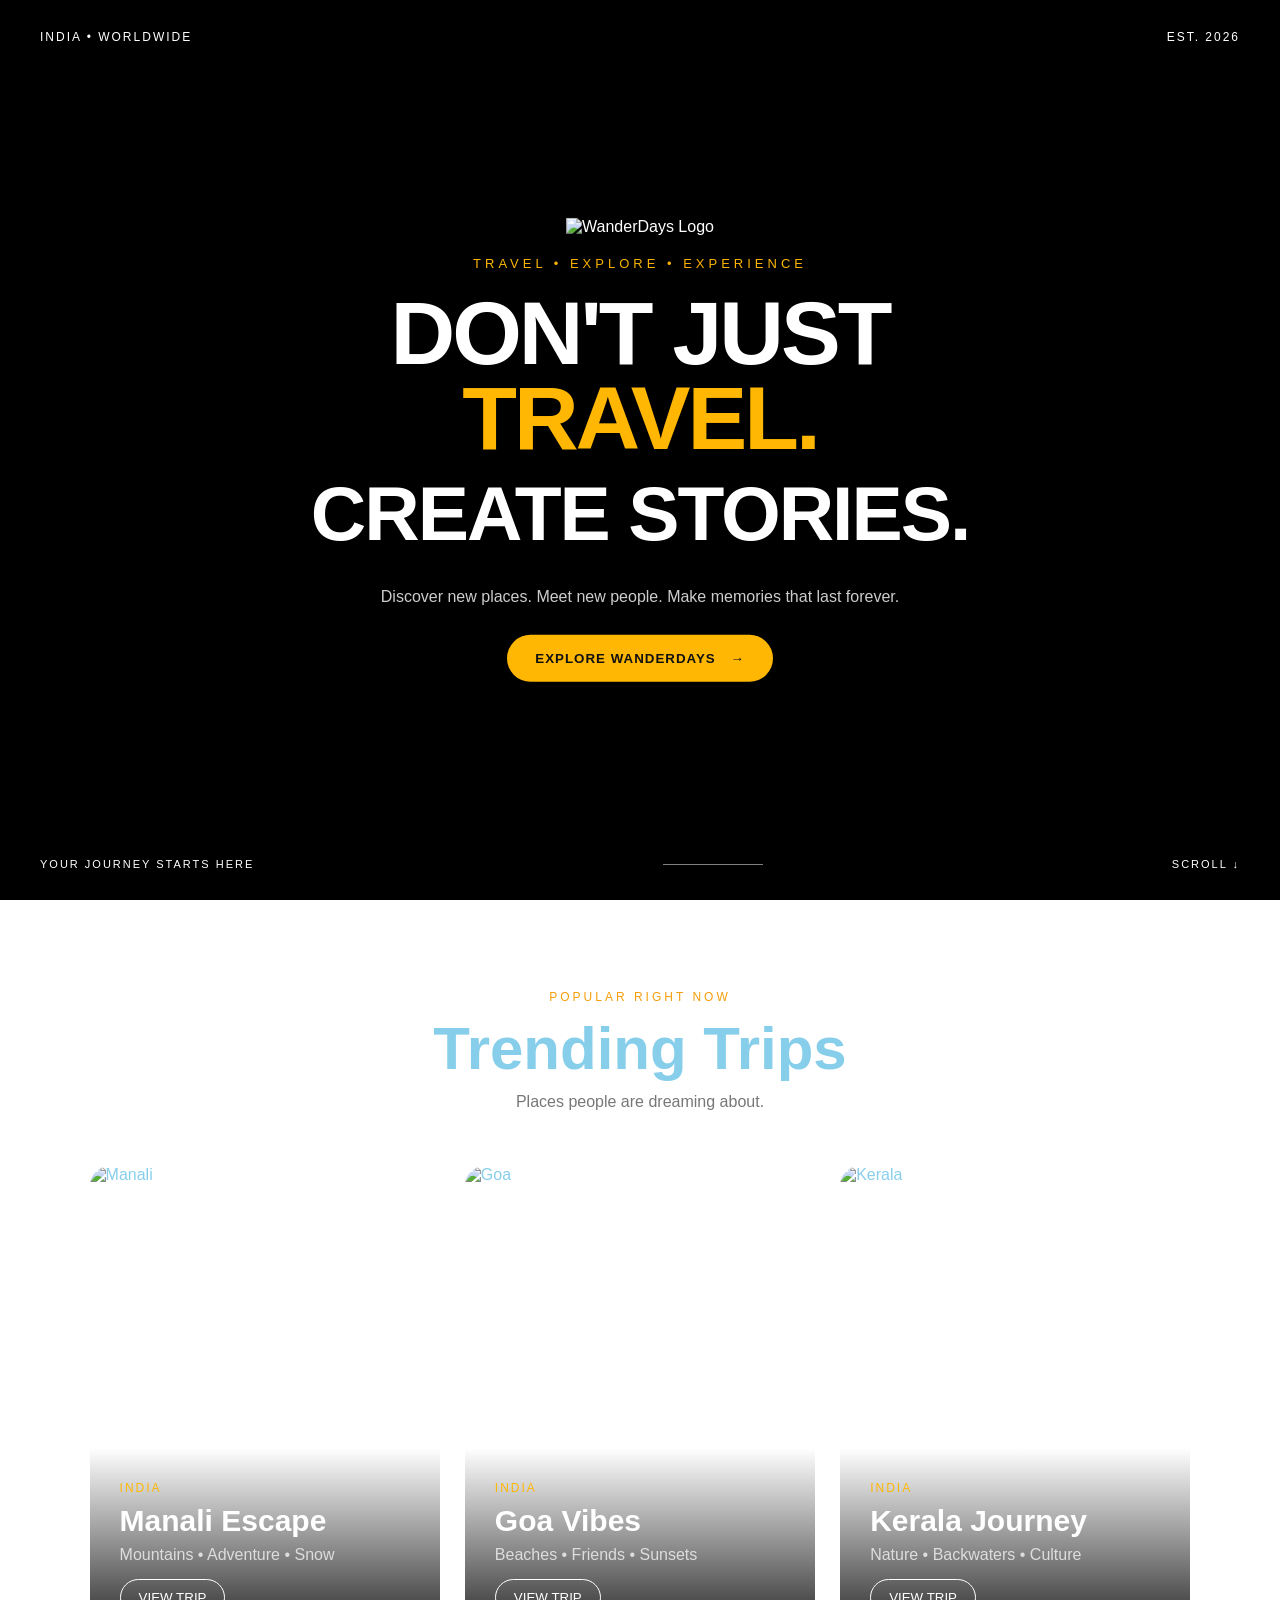
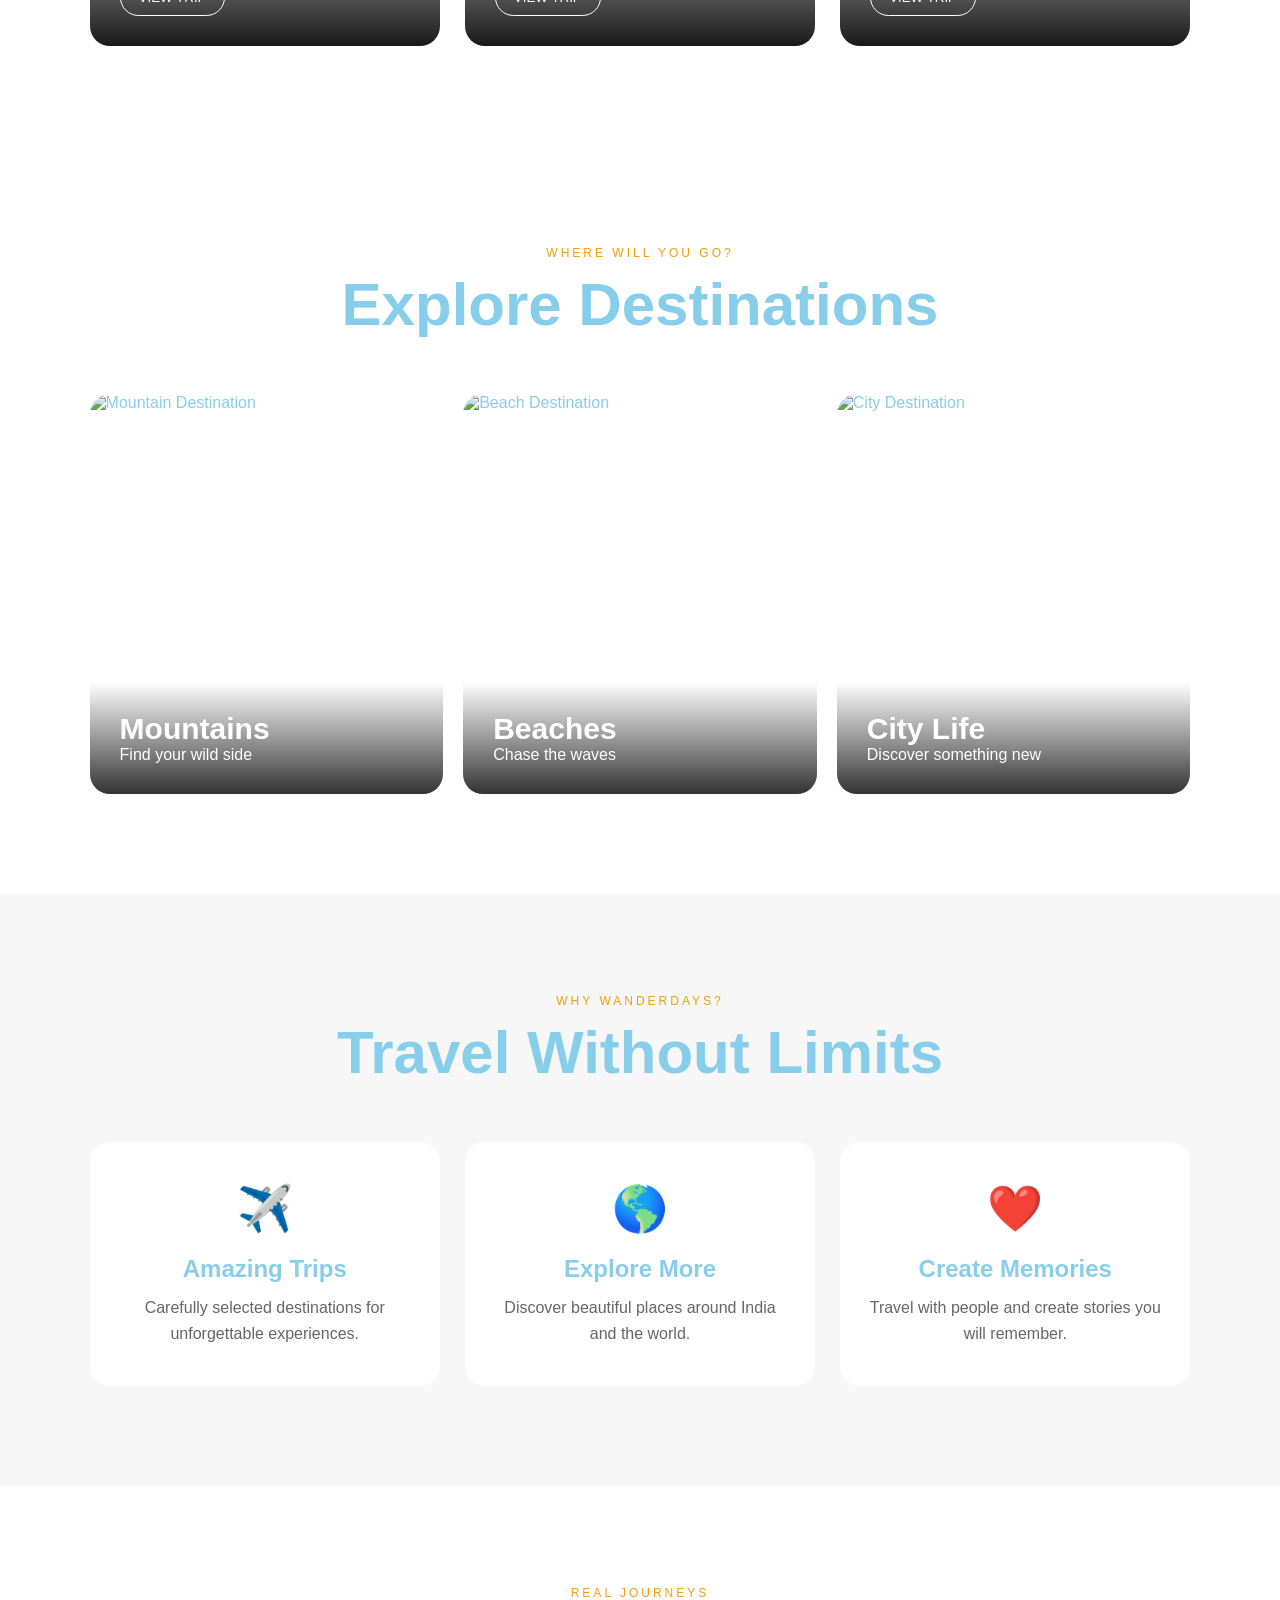
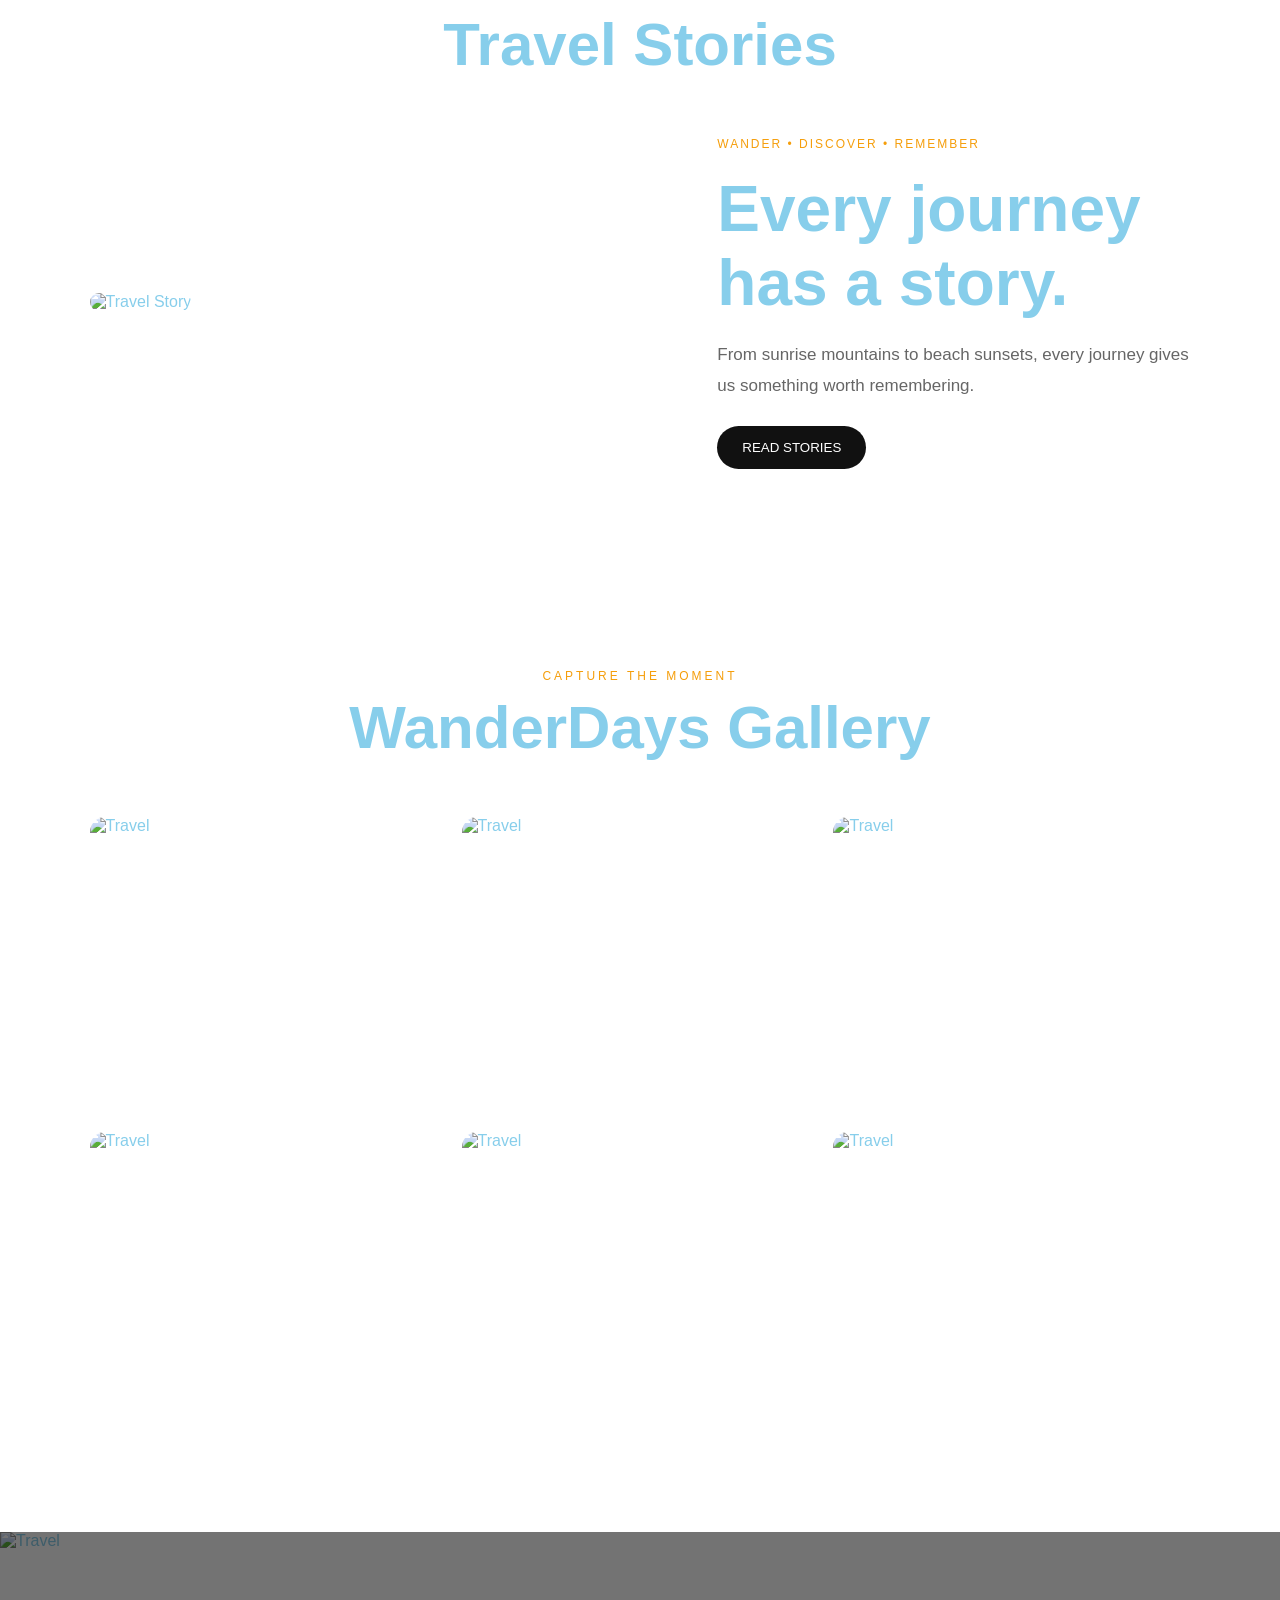
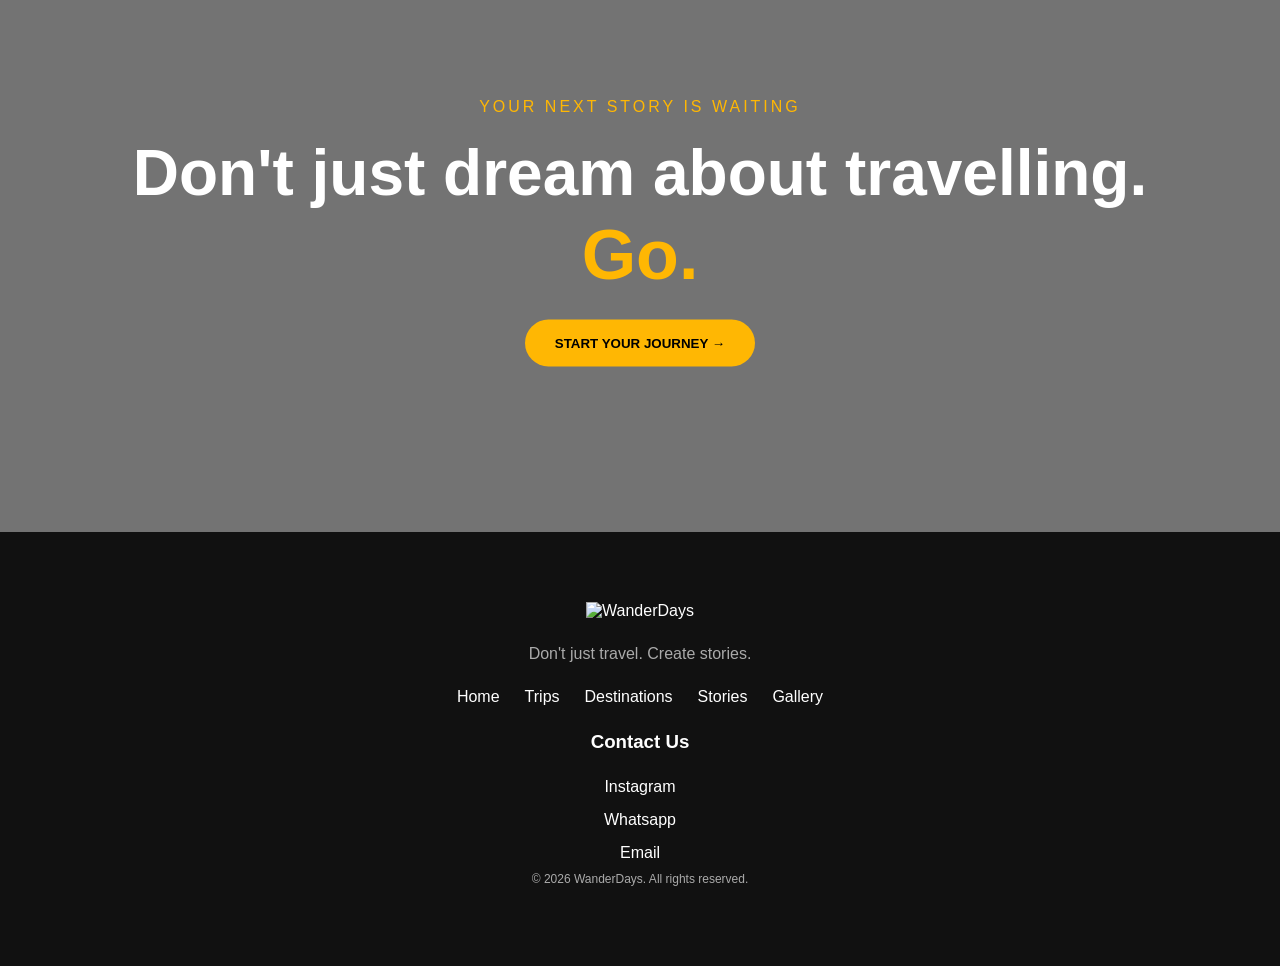
==== index.html @ 454c98c5 "Rename travelpage.html to index.html" ====
<!DOCTYPE html>
<html lang="en">

<head>
    <meta charset="UTF-8">
    <meta name="viewport" content="width=device-width, initial-scale=1.0">

    <title>WanderDays | Don't Just Travel</title>

    <link rel="stylesheet" href="./travelpage.css">
    
</head>
    
<body>
<!-- CENEMATIC INTRO------ -->

    <section class="cinematic-intro" id="intro">

        <!-- BACKGROUND VIDEO -->
        <video class="intro-video" autoplay muted loop playsinline>

            <!-- ADD YOUR INTRO VIDEO HERE -->
            <source src="/Public/A Project/Travel sources/videos/beach.mp4" type="video/mp4">

        </video>

        <!-- DARK OVERLAY -->
        <div class="video-overlay"></div>


        <!-- TOP INFORMATION -->
        <div class="intro-top">

            <span>INDIA • WORLDWIDE</span>

            <span>EST. 2026</span>

        </div>


        <!-- CENTER CONTENT -->
        <div class="intro-content">

            <!-- YOUR LOGO -->
            <img
                src="/Public/A Project/Travel sources/images/logo.png"
                class="intro-logo"
                alt="WanderDays Logo">


            <p class="intro-label">
                TRAVEL • EXPLORE • EXPERIENCE
            </p>


            <h1>
                DON'T JUST
                <span>TRAVEL.</span>
            </h1>


            <h2>
                CREATE STORIES.
            </h2>


            <p class="intro-description">

                Discover new places.
                Meet new people.
                Make memories that last forever.

            </p>


            <button class="explore-button" id="exploreButton">

                EXPLORE WANDERDAYS

                <span>→</span>

            </button>

        </div>


        <!-- BOTTOM -->
        <div class="intro-bottom">

            <span>YOUR JOURNEY STARTS HERE</span>

            <div class="scroll-line"></div>

            <span>SCROLL ↓</span>

        </div>


        <!-- SKIP -->
        <button class="skip-button" id="skipButton">
            SKIP INTRO
        </button>

    </section>



    <!-- =====================================================
         MAIN WEBSITE
    ====================================================== -->

    <main id="mainWebsite">


        <!-- =================================================
             NAVBAR
        ================================================== -->

        <nav class="navbar">

            <div class="nav-logo">

                <img
                    src="/Public/A Project/Travel sources/images/logo.png"
                    alt="WanderDays">

            </div>


            <div class="nav-links">

                <a href="#home">Home</a>

                <a href="#trips">Trips</a>

                <a href="#destinations">Destinations</a>

                <a href="#stories">Stories</a>

                <a href="#gallery">Gallery</a>

                <a href="#contact">Contact</a>

            </div>


            <button class="menu-button" id="menuButton">
                ☰
            </button>

        </nav>



        <!-- =================================================
             HERO SECTION
        ================================================== -->

        <section class="hero" id="home">

            <!-- ADD YOUR HERO IMAGE HERE -->
            <img
                src="/Public/A Project/Travel sources/images/travel adventure.jpeg"
                alt="Travel Adventure"
                class="hero-image">


            <div class="hero-overlay"></div>


            <div class="hero-content">

                <p>YOUR NEXT ADVENTURE STARTS HERE</p>

                <h1>
                    Explore More.
                    <br>
                    Live More.
                </h1>

                <p>
                    Discover unforgettable destinations,
                    amazing people and experiences worth remembering.
                </p>

                <a href="#trips" class="hero-button">
                    EXPLORE TRIPS
                </a>

            </div>

        </section>



        <!-- =================================================
             TRENDING TRIPS
        ================================================== -->

        <section class="trips-section" id="trips">

            <div class="section-heading">

                <p>POPULAR RIGHT NOW</p>

                <h2>
                    Trending Trips
                </h2>

                <span>
                    Places people are dreaming about.
                </span>

            </div>


            <div class="trip-container">


                <!-- TRIP 1 -->

                <div class="trip-card">

                    <img
                        src="/Public/A Project/Travel sources/images/manali.jpeg"
                        alt="Manali">

                    <div class="trip-info">

                        <span>INDIA</span>

                        <h3>
                            Manali Escape
                        </h3>

                        <p>
                            Mountains • Adventure • Snow
                        </p>

                        <button class="trip-button">
                            VIEW TRIP
                        </button>

                    </div>

                </div>



                <!-- TRIP 2 -->

                <div class="trip-card">

                    <img
                        src="/Public/A Project/Travel sources/images/goa.jpeg"
                        alt="Goa">

                    <div class="trip-info">

                        <span>INDIA</span>

                        <h3>
                            Goa Vibes
                        </h3>

                        <p>
                            Beaches • Friends • Sunsets
                        </p>

                        <button class="trip-button">
                            VIEW TRIP
                        </button>

                    </div>

                </div>



                <!-- TRIP 3 -->

                <div class="trip-card">

                    <img
                        src="/Public/A Project/Travel sources/images/kerala.jpeg"
                        alt="Kerala">

                    <div class="trip-info">

                        <span>INDIA</span>

                        <h3>
                            Kerala Journey
                        </h3>

                        <p>
                            Nature • Backwaters • Culture
                        </p>

                        <button class="trip-button">
                            VIEW TRIP
                        </button>

                    </div>

                </div>

            </div>

        </section>



        <!-- =================================================
             DESTINATIONS
        ================================================== -->

        <section class="destinations" id="destinations">

            <div class="section-heading">

                <p>WHERE WILL YOU GO?</p>

                <h2>
                    Explore Destinations
                </h2>

            </div>


            <div class="destination-grid">


                <div class="destination-card">

                    <img
                        src="/Public/A Project/Travel sources/images/mountain.jpeg"
                        alt="Mountain Destination">

                    <div>
                        <h3>Mountains</h3>
                        <p>Find your wild side</p>
                    </div>

                </div>


                <div class="destination-card">

                    <img
                        src="/Public/A Project/Travel sources/images/beaches.jpeg"
                        alt="Beach Destination">

                    <div>
                        <h3>Beaches</h3>
                        <p>Chase the waves</p>
                    </div>

                </div>


                <div class="destination-card">

                    <img
                        src="/Public/A Project/Travel sources/images/city.jpeg"
                        alt="City Destination">

                    <div>
                        <h3>City Life</h3>
                        <p>Discover something new</p>
                    </div>

                </div>

            </div>

        </section>



        <!-- =================================================
             WHY WANDERDAYS
        ================================================== -->

        <section class="why-section">

            <div class="section-heading">

                <p>WHY WANDERDAYS?</p>

                <h2>
                    Travel Without Limits
                </h2>

            </div>


            <div class="why-container">


                <div class="why-box">

                    <div class="why-icon">
                        ✈️
                    </div>

                    <h3>
                        Amazing Trips
                    </h3>

                    <p>
                        Carefully selected destinations
                        for unforgettable experiences.
                    </p>

                </div>


                <div class="why-box">

                    <div class="why-icon">
                        🌎
                    </div>

                    <h3>
                        Explore More
                    </h3>

                    <p>
                        Discover beautiful places
                        around India and the world.
                    </p>

                </div>


                <div class="why-box">

                    <div class="why-icon">
                        ❤️
                    </div>

                    <h3>
                        Create Memories
                    </h3>

                    <p>
                        Travel with people and create
                        stories you will remember.
                    </p>

                </div>

            </div>

        </section>



        <!-- =================================================
             TRAVEL STORIES
        ================================================== -->

        <section class="stories-section" id="stories">

            <div class="section-heading">

                <p>REAL JOURNEYS</p>

                <h2>
                    Travel Stories
                </h2>

            </div>


            <div class="story-container">


                <div class="story-image">

                    <img
                        src="/Public/A Project/Travel sources/images/travel stories.jpeg"
                        alt="Travel Story">

                </div>


                <div class="story-content">

                    <span>
                        WANDER • DISCOVER • REMEMBER
                    </span>

                    <h2>
                        Every journey
                        has a story.
                    </h2>

                    <p>
                        From sunrise mountains to
                        beach sunsets, every journey
                        gives us something worth remembering.
                    </p>

                    <button class="story-button">
                        READ STORIES
                    </button>

                </div>

            </div>

        </section>



        <!-- =================================================
             GALLERY
        ================================================== -->

        <section class="gallery-section" id="gallery">

            <div class="section-heading">

                <p>CAPTURE THE MOMENT</p>

                <h2>
                    WanderDays Gallery
                </h2>

            </div>


            <div class="gallery">

                <img src="/Public/A Project/Travel sources/images/pic11.jpeg" alt="Travel">
                <img src="/Public/A Project/Travel sources/images/pic2.jpeg" alt="Travel">
                <img src="/Public/A Project/Travel sources/images/pic3.jpeg" alt="Travel">
                <img src="/Public/A Project/Travel sources/images/pic4.jpeg" alt="Travel">
                <img src="/Public/A Project/Travel sources/images/pic55.jpeg" alt="Travel">
                <img src="/Public/A Project/Travel sources/images/pic6.jpeg" alt="Travel">

            </div>

        </section>



        <!-- =================================================
             FINAL CTA
        ================================================== -->

        <section class="final-cta">

            <div class="cta-overlay"></div>

            <img
                src="/Public/A Project/Travel sources/images/travel.jpeg"
                alt="Travel">

            <div class="cta-content">

                <p>
                    YOUR NEXT STORY IS WAITING
                </p>

                <h2>
                    Don't just dream about travelling.
                </h2>

                <h3>
                    Go.
                </h3>

                <button id="startJourney">
                    START YOUR JOURNEY →
                </button>

            </div>

        </section>



        <!-- =================================================
             FOOTER
        ================================================== -->

        <footer id="contact">

            <img
                src="/Public/A Project/Travel sources/images/logo.png"
                alt="WanderDays">

            <p>
                Don't just travel. Create stories.
            </p>

            <div class="footer-links">

                <a href="#home">Home</a>

                <a href="#trips">Trips</a>

                <a href="#destinations">Destinations</a>

                <a href="#stories">Stories</a>

                <a href="#gallery">Gallery</a>

            </div>

            <div class="footer-column">
                <h3>Contact Us</h3>
                
                <a href="https://www.instagram.com/nomadic_mani/" target="_blank">
                    Instagram
                </a>

                <a href="https://wa.me/918520856159" target="_blank">
                    Whatsapp
                </a>

                <a href="mailto:manirock3241@gmail.com">
                    Email
                </a>
            </div>

            <p class="copyright">
                © 2026 WanderDays. All rights reserved.
            </p>

        </footer>


    </main>


    <!-- JAVASCRIPT -->
    <script src="./travelpage.js"></script>

</body>

</html>
---- travelpage.css ----
/* =====================================================
   BASIC RESET
===================================================== */

* {
    margin: 0;
    padding: 0;
    box-sizing: border-box;
}

html {
    scroll-behavior: smooth;
}

body {
    font-family: Arial, Helvetica, sans-serif;
    background: #ffffff;
    color:skyblue;
}


/* =====================================================
   CINEMATIC INTRO
===================================================== */

.cinematic-intro {
    position: fixed;
    inset: 0;
    width: 100%;
    height: 100vh;
    overflow: hidden;
    z-index: 9999;
    background: #000;
}


/* BACKGROUND VIDEO */

.intro-video {
    position: absolute;
    inset: 0;

    width: 100%;
    height: 100%;

    object-fit: cover;
}


/* DARK OVERLAY */

.video-overlay {
    position: absolute;
    inset: 0;

    background:
        linear-gradient(
            to bottom,
            rgba(0,0,0,0.55),
            rgba(0,0,0,0.2),
            rgba(0,0,0,0.75)
        );
}


/* TOP */

.intro-top {
    position: absolute;
    top: 30px;
    left: 40px;
    right: 40px;

    display: flex;
    justify-content: space-between;

    color: white;
    font-size: 12px;
    letter-spacing: 2px;
}


/* CENTER */

.intro-content {
    position: absolute;

    top: 50%;
    left: 50%;

    transform: translate(-50%, -50%);

    width: 90%;
    max-width: 850px;

    text-align: center;

    color: white;
}


/* LOGO */

.intro-logo {
    width: 200px;
    height: 200px;

    object-fit: contain;

    margin-bottom: 20px;

    filter: drop-shadow(0 10px 25px rgba(0,0,0,0.6));

    animation: logoAppear 1.5s ease;
}


@keyframes logoAppear {

    from {
        opacity: 0;
        transform: scale(0.7);
    }

    to {
        opacity: 1;
        transform: scale(1);
    }

}


/* LABEL */

.intro-label {
    color: #ffb703;

    font-size: 13px;

    letter-spacing: 4px;

    margin-bottom: 20px;
}


/* MAIN TITLE */

.intro-content h1 {

    font-size: clamp(45px, 7vw, 95px);

    line-height: 0.95;

    letter-spacing: -3px;
}


.intro-content h1 span {
    color: #ffb703;
}


.intro-content h2 {

    font-size: clamp(35px, 6vw, 80px);

    margin-top: 8px;

    letter-spacing: -2px;
}


/* DESCRIPTION */

.intro-description {

    max-width: 550px;

    margin: 25px auto;

    line-height: 1.7;

    color: rgba(255,255,255,0.8);
}


/* BUTTON */

.explore-button {

    border: none;

    padding: 16px 28px;

    border-radius: 50px;

    background: #ffb703;

    color: #111;

    font-weight: bold;

    letter-spacing: 1px;

    cursor: pointer;

    transition: 0.3s;
}


.explore-button span {
    margin-left: 10px;
}


.explore-button:hover {

    transform: translateY(-4px);

    background: white;
}


/* BOTTOM */

.intro-bottom {

    position: absolute;

    bottom: 30px;

    left: 40px;
    right: 40px;

    display: flex;

    justify-content: space-between;

    align-items: center;

    color: white;

    font-size: 11px;

    letter-spacing: 2px;
}


.scroll-line {

    width: 100px;

    height: 1px;

    background: rgba(255,255,255,0.5);
}


/* SKIP */

.skip-button {

    position: absolute;

    right: 30px;
    bottom: 75px;

    background: transparent;

    border: 1px solid rgba(255,255,255,0.5);

    color: white;

    padding: 8px 15px;

    font-size: 10px;

    letter-spacing: 1px;

    cursor: pointer;

    display: none;
}


/* INTRO EXIT */

.hide-intro {

    animation: introExit 1s forwards;
}


@keyframes introExit {

    to {

        opacity: 0;

        transform: scale(1.05);

        visibility: hidden;

    }

}


/* =====================================================
   NAVBAR
===================================================== */

.navbar {

    position: sticky;

    top: 0;

    z-index: 100;

    height: 80px;

    display: flex;

    align-items: center;

    justify-content: space-between;

    padding: 0 5%;

    background: white;

    box-shadow: 0 3px 15px rgba(0,0,0,0.08);
}


.nav-logo img {

    width: 65px;
}


.nav-links {

    display: flex;

    gap: 30px;
}


.nav-links a {

    color: #222;

    text-decoration: none;

    font-size: 14px;

    font-weight: bold;

    transition: 0.3s;
}


.nav-links a:hover {

    color: #f59e0b;
}


.menu-button {

    display: none;

    border: none;

    background: none;

    font-size: 25px;

    cursor: pointer;
}


/* =====================================================
   HERO
===================================================== */

.hero {

    height: 90vh;

    position: relative;

    overflow: hidden;
}


.hero-image {

    width: 100%;
    height: 100%;

    object-fit: cover;
}


.hero-overlay {

    position: absolute;

    inset: 0;

    background:
        linear-gradient(
            90deg,
            rgba(0,0,0,0.7),
            transparent
        );
}


.hero-content {

    position: absolute;

    top: 50%;
    left: 8%;

    transform: translateY(-50%);

    color: white;

    max-width: 650px;
}


.hero-content p:first-child {

    color: #ffb703;

    letter-spacing: 3px;

    font-size: 13px;
}


.hero-content h1 {

    font-size: clamp(50px, 7vw, 90px);

    line-height: 0.95;

    margin: 20px 0;
}


.hero-content p {

    line-height: 1.7;

    max-width: 500px;
}


.hero-button {

    display: inline-block;

    margin-top: 25px;

    padding: 15px 25px;

    background: #ffb703;

    color: #111;

    text-decoration: none;

    font-weight: bold;

    border-radius: 30px;
}


/* =====================================================
   COMMON SECTION
===================================================== */

section:not(.cinematic-intro):not(.hero) {

    padding: 100px 7%;
}


.section-heading {

    text-align: center;

    margin-bottom: 55px;
}


.section-heading p {

    color: #f59e0b;

    font-size: 12px;

    letter-spacing: 3px;

    margin-bottom: 10px;
}


.section-heading h2 {

    font-size: clamp(35px, 5vw, 60px);

    margin-bottom: 10px;
}


.section-heading span {

    color: #777;
}


/* =====================================================
   TRIPS
===================================================== */

.trip-container {

    display: grid;

    grid-template-columns:
        repeat(3, 1fr);

    gap: 25px;
}


.trip-card {

    position: relative;

    height: 480px;

    overflow: hidden;

    border-radius: 20px;

    cursor: pointer;
}


.trip-card img {

    width: 100%;
    height: 100%;

    object-fit: cover;

    transition: 0.5s;
}


.trip-card:hover img {

    transform: scale(1.08);
}


.trip-info {

    position: absolute;

    left: 0;
    right: 0;
    bottom: 0;

    padding: 30px;

    color: white;

    background:
        linear-gradient(
            transparent,
            rgba(0,0,0,0.9)
        );
}


.trip-info span {

    color: #ffb703;

    font-size: 12px;

    letter-spacing: 2px;
}


.trip-info h3 {

    font-size: 30px;

    margin: 8px 0;
}


.trip-info p {

    color: #ddd;

    margin-bottom: 15px;
}


.trip-button {

    padding: 10px 18px;

    border: 1px solid white;

    background: transparent;

    color: white;

    cursor: pointer;

    border-radius: 20px;
}


/* =====================================================
   DESTINATIONS
===================================================== */

.destination-grid {

    display: grid;

    grid-template-columns:
        repeat(3, 1fr);

    gap: 20px;
}


.destination-card {

    height: 400px;

    position: relative;

    overflow: hidden;

    border-radius: 20px;
}


.destination-card img {

    width: 100%;
    height: 100%;

    object-fit: cover;

    transition: 0.5s;
}


.destination-card:hover img {

    transform: scale(1.1);
}


.destination-card div {

    position: absolute;

    bottom: 0;

    padding: 30px;

    width: 100%;

    color: white;

    background:
        linear-gradient(
            transparent,
            rgba(0,0,0,0.8)
        );
}


.destination-card h3 {

    font-size: 30px;
}


/* =====================================================
   WHY SECTION
===================================================== */

.why-section {

    background: #f7f7f7;
}


.why-container {

    display: grid;

    grid-template-columns:
        repeat(3, 1fr);

    gap: 25px;

    text-align: center;
}


.why-box {

    padding: 40px 25px;

    background: white;

    border-radius: 20px;

    transition: 0.3s;
}


.why-box:hover {

    transform: translateY(-8px);

    box-shadow:
        0 15px 40px rgba(0,0,0,0.1);
}


.why-icon {

    font-size: 45px;

    margin-bottom: 20px;
}


.why-box h3 {

    font-size: 24px;

    margin-bottom: 12px;
}


.why-box p {

    color: #666;

    line-height: 1.6;
}


/* =====================================================
   STORIES
===================================================== */

.story-container {

    display: grid;

    grid-template-columns:
        1.2fr 1fr;

    gap: 60px;

    align-items: center;
}


.story-image img {

    width: 100%;

    height: 550px;

    object-fit: cover;

    border-radius: 20px;
}


.story-content span {

    color: #f59e0b;

    letter-spacing: 2px;

    font-size: 12px;
}


.story-content h2 {

    font-size: clamp(40px,5vw,65px);

    margin: 20px 0;
}


.story-content p {

    color: #666;

    line-height: 1.8;

    font-size: 17px;
}


.story-button {

    margin-top: 25px;

    padding: 14px 25px;

    border: none;

    background: #111;

    color: white;

    border-radius: 30px;

    cursor: pointer;
}


/* =====================================================
   GALLERY
===================================================== */

.gallery {

    display: grid;

    grid-template-columns:
        repeat(3, 1fr);

    gap: 15px;
}


.gallery img {

    width: 100%;

    height: 300px;

    object-fit: cover;

    border-radius: 15px;

    transition: 0.4s;

    cursor: pointer;
}


.gallery img:hover {

    transform: scale(1.03);
}


/* =====================================================
   FINAL CTA
===================================================== */

.final-cta {

    position: relative;

    height: 600px;

    overflow: hidden;

    padding: 0 !important;
}


.final-cta > img {

    width: 100%;
    height: 100%;

    object-fit: cover;
}


.cta-overlay {

    position: absolute;

    inset: 0;

    z-index: 1;

    background: rgba(0,0,0,0.55);
}


.cta-content {

    position: absolute;

    z-index: 2;

    top: 50%;
    left: 50%;

    transform: translate(-50%,-50%);

    text-align: center;

    color: white;

    width: 90%;
}


.cta-content p {

    color: #ffb703;

    letter-spacing: 3px;
}


.cta-content h2 {

    font-size: clamp(35px,5vw,65px);

    margin: 20px 0 5px;
}


.cta-content h3 {

    font-size: 70px;

    color: #ffb703;
}


.cta-content button {

    margin-top: 25px;

    padding: 16px 30px;

    border: none;

    border-radius: 30px;

    background: #ffb703;

    font-weight: bold;

    cursor: pointer;
}


/* =====================================================
   FOOTER
===================================================== */

footer {

    background: #111;

    color: white;

    text-align: center;

    padding: 70px 20px;
}


footer img {

    width: 100px;

    margin-bottom: 15px;
}


footer p {

    color: #aaa;

    margin: 10px;
}


.footer-links {

    margin: 25px 0;

    display: flex;

    justify-content: center;

    gap: 25px;

    flex-wrap: wrap;
}


.footer-links a {

    color: white;

    text-decoration: none;
}


.copyright {

    font-size: 12px;
}

/* contact us */

.footer-content {
     display: flex;
     justify-content: center;
     gap: 180px;
}

.footer-column {
    display: flex;
    flex-direction: column;
    gap: 15px;
}

.footer-column h3 {
    margin-bottom: 10px;
}

.footer-column a {
    text-decoration: none;
    color: white;
}


/* =====================================================
   MOBILE
===================================================== */

@media (max-width: 768px) {

    .nav-links {

        display: none;

        position: absolute;

        top: 80px;
        left: 0;
        right: 0;

        background: white;

        flex-direction: column;

        padding: 25px;
    }


    .nav-links.active {

        display: flex;
    }


    .menu-button {

        display: block;
    }


    .trip-container,
    .destination-grid,
    .why-container,
    .gallery {

        grid-template-columns: 1fr;
    }


    .story-container {

        grid-template-columns: 1fr;

        gap: 30px;
    }


    .story-image img {

        height: 400px;
    }


    .intro-top {

        left: 20px;
        right: 20px;
    }


    .intro-bottom {

        left: 20px;
        right: 20px;
    }


    .intro-bottom span:first-child {

        display: none;
    }

}
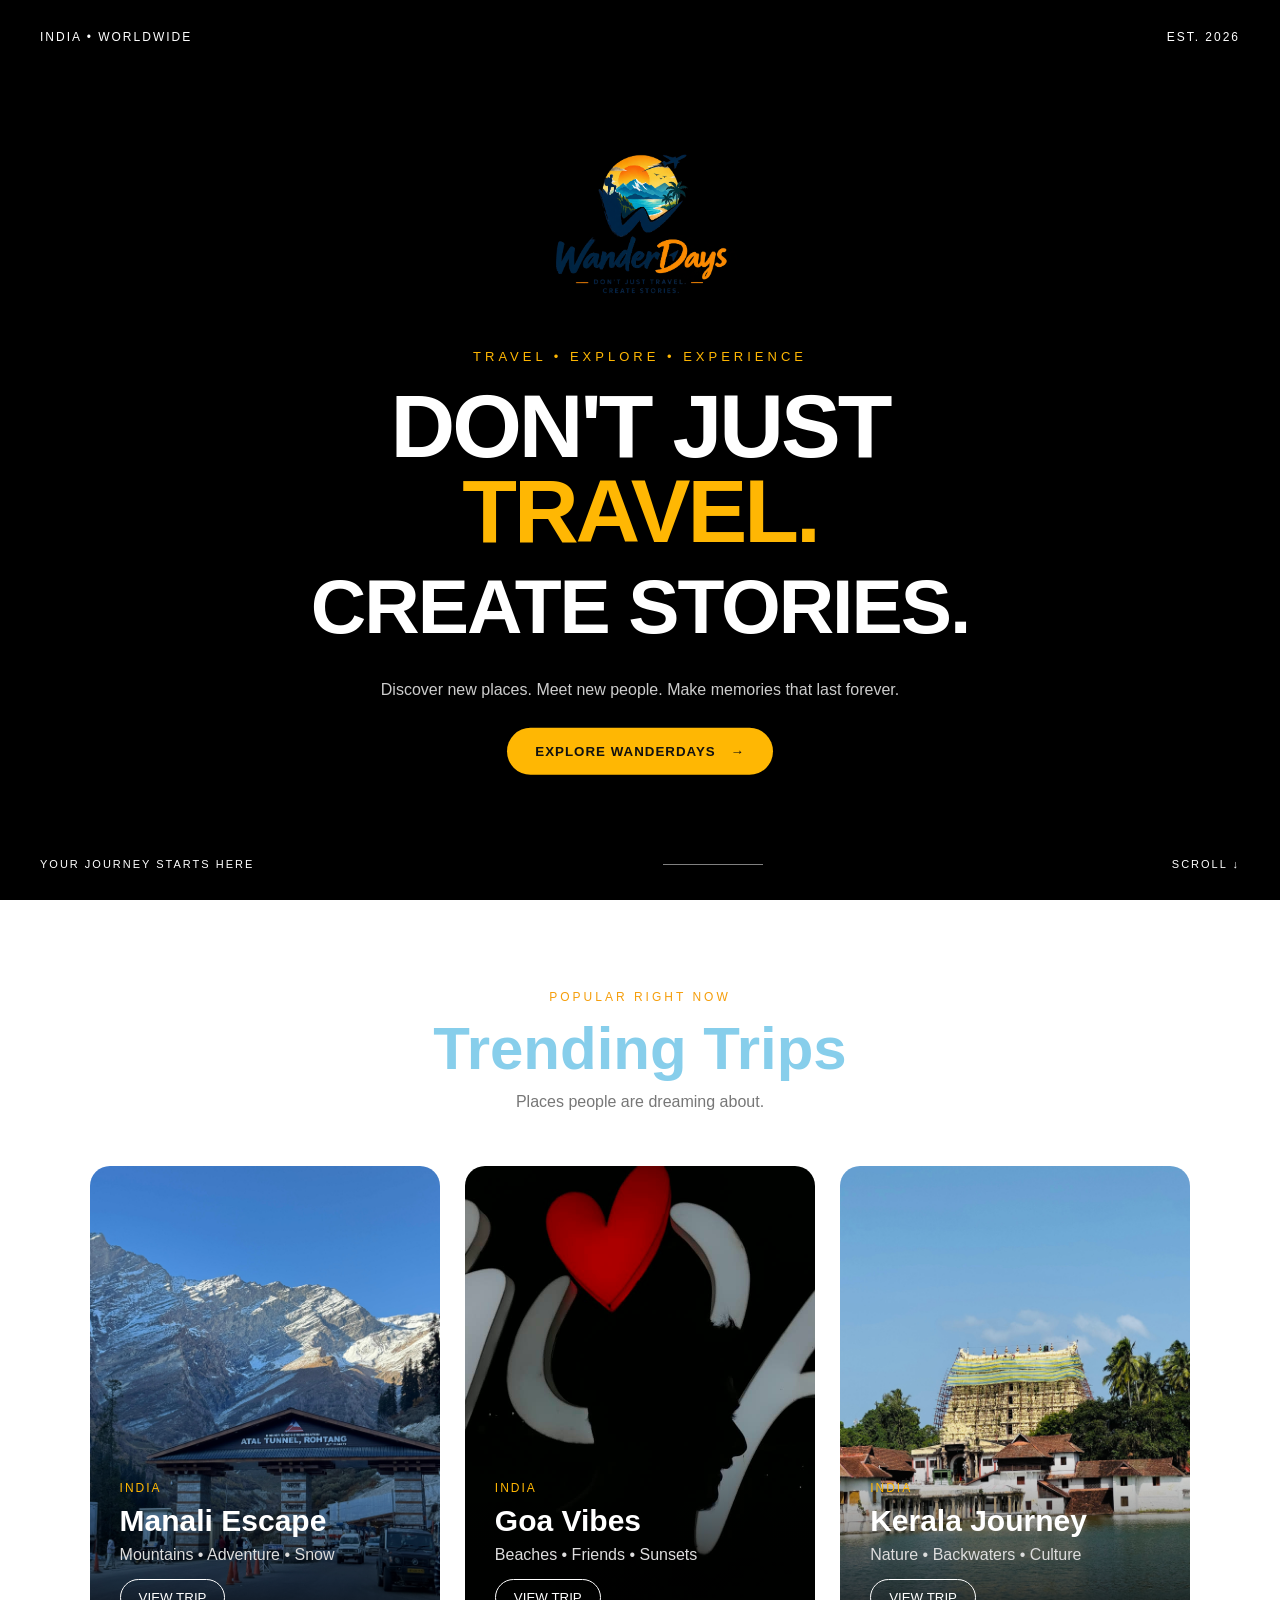
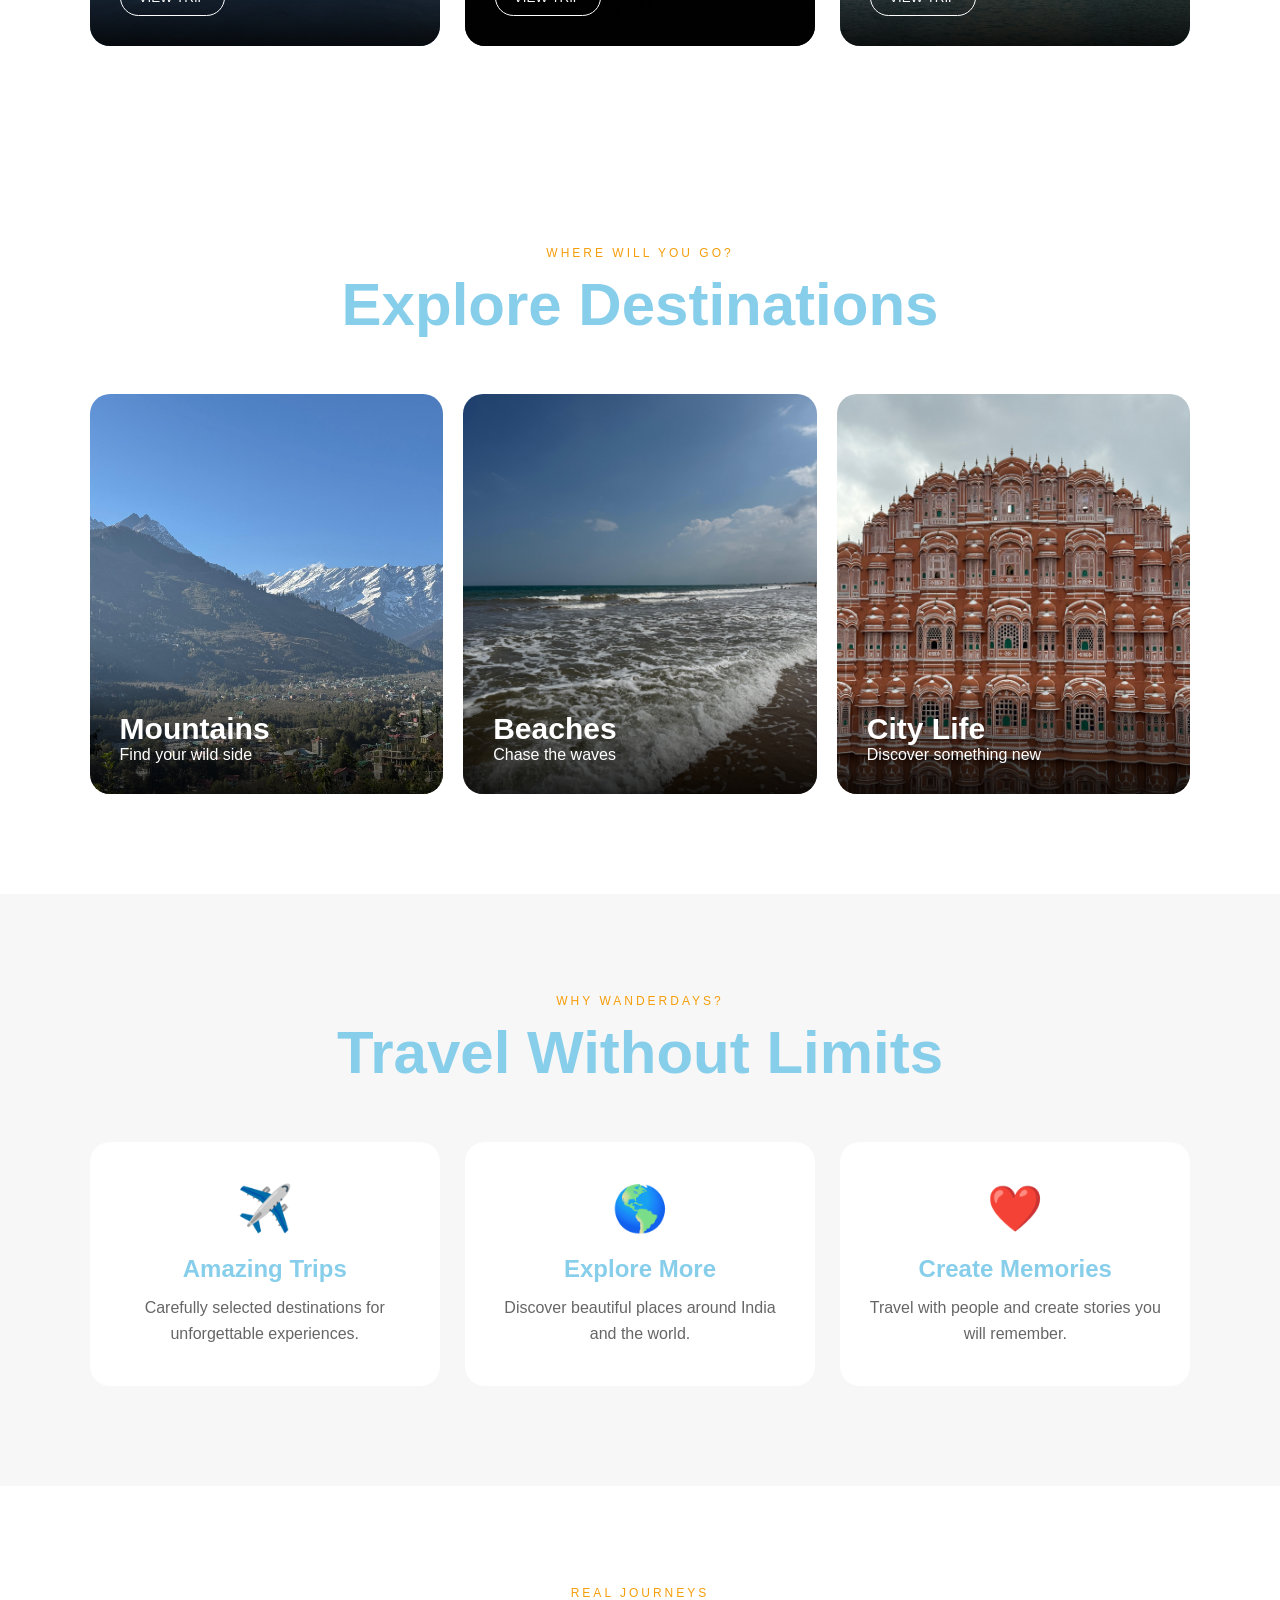
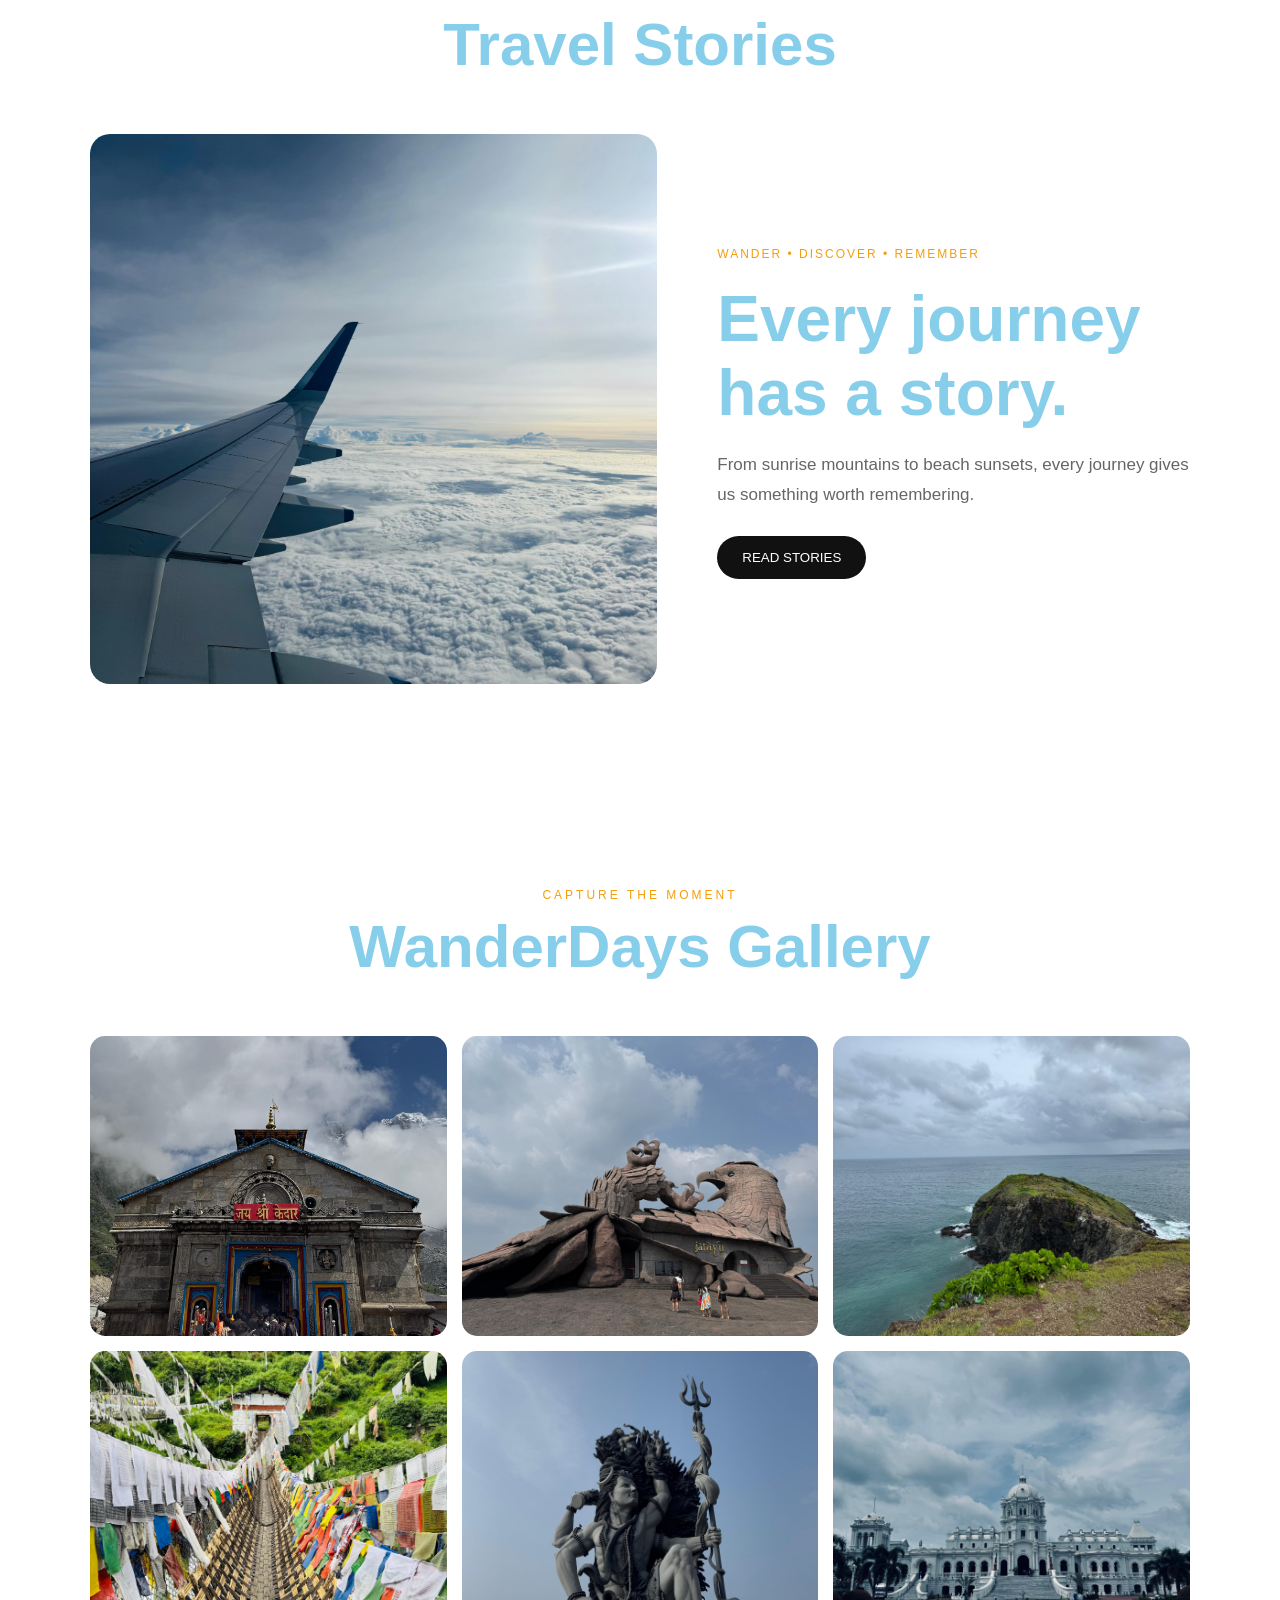
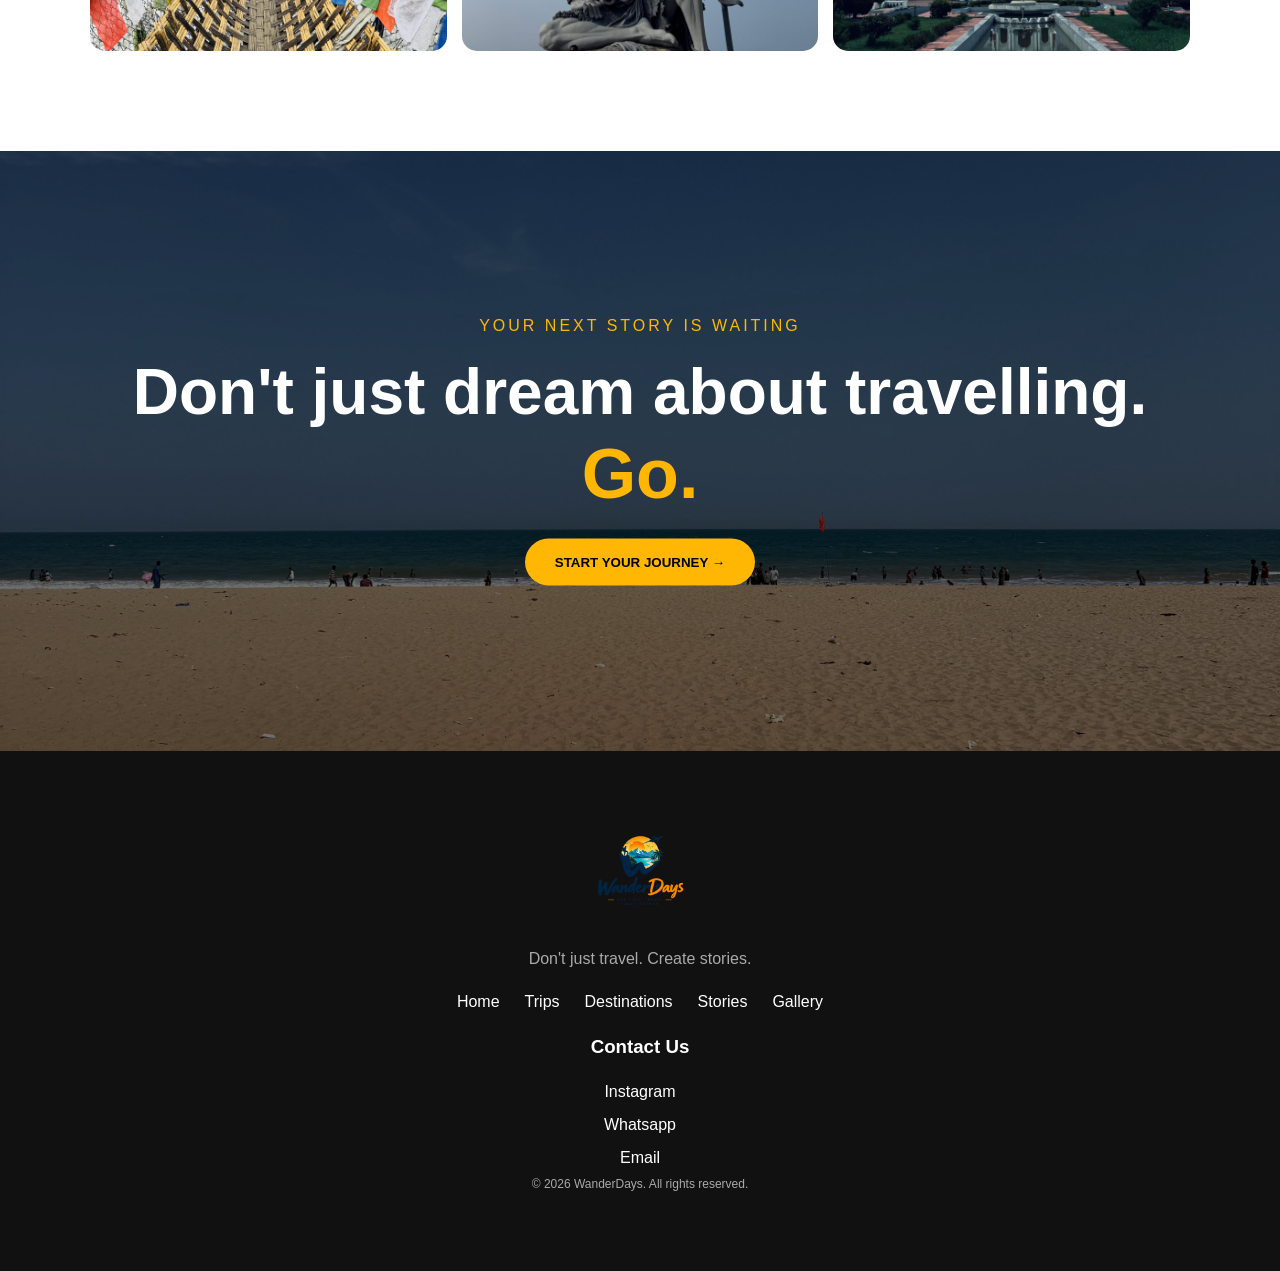
==== commit 3f6b2bf4: "Update index.html" ====
--- a/index.html
+++ b/index.html
@@ -20,7 +20,7 @@
         <video class="intro-video" autoplay muted loop playsinline>
 
             <!-- ADD YOUR INTRO VIDEO HERE -->
-            <source src="/Public/A Project/Travel sources/videos/beach.mp4" type="video/mp4">
+            <source src="beach.mp4" type="video/mp4">
 
         </video>
 
@@ -43,7 +43,7 @@
 
             <!-- YOUR LOGO -->
             <img
-                src="/Public/A Project/Travel sources/images/logo.png"
+                src="logo.png"
                 class="intro-logo"
                 alt="WanderDays Logo">
 
@@ -121,7 +121,7 @@
             <div class="nav-logo">
 
                 <img
-                    src="/Public/A Project/Travel sources/images/logo.png"
+                    src="logo.png"
                     alt="WanderDays">
 
             </div>
@@ -160,7 +160,7 @@
 
             <!-- ADD YOUR HERO IMAGE HERE -->
             <img
-                src="/Public/A Project/Travel sources/images/travel adventure.jpeg"
+                src="travel adventure.jpeg"
                 alt="Travel Adventure"
                 class="hero-image">
 
@@ -222,7 +222,7 @@
                 <div class="trip-card">
 
                     <img
-                        src="/Public/A Project/Travel sources/images/manali.jpeg"
+                        src="manali.jpeg"
                         alt="Manali">
 
                     <div class="trip-info">
@@ -252,7 +252,7 @@
                 <div class="trip-card">
 
                     <img
-                        src="/Public/A Project/Travel sources/images/goa.jpeg"
+                        src="goa.jpeg"
                         alt="Goa">
 
                     <div class="trip-info">
@@ -282,7 +282,7 @@
                 <div class="trip-card">
 
                     <img
-                        src="/Public/A Project/Travel sources/images/kerala.jpeg"
+                        src="kerala.jpeg"
                         alt="Kerala">
 
                     <div class="trip-info">
@@ -334,7 +334,7 @@
                 <div class="destination-card">
 
                     <img
-                        src="/Public/A Project/Travel sources/images/mountain.jpeg"
+                        src="mountain.jpeg"
                         alt="Mountain Destination">
 
                     <div>
@@ -348,7 +348,7 @@
                 <div class="destination-card">
 
                     <img
-                        src="/Public/A Project/Travel sources/images/beaches.jpeg"
+                        src="beaches.jpeg"
                         alt="Beach Destination">
 
                     <div>
@@ -362,7 +362,7 @@
                 <div class="destination-card">
 
                     <img
-                        src="/Public/A Project/Travel sources/images/city.jpeg"
+                        src="city.jpeg"
                         alt="City Destination">
 
                     <div>
@@ -480,7 +480,7 @@
                 <div class="story-image">
 
                     <img
-                        src="/Public/A Project/Travel sources/images/travel stories.jpeg"
+                        src="travel stories.jpeg"
                         alt="Travel Story">
 
                 </div>
@@ -534,12 +534,12 @@
 
             <div class="gallery">
 
-                <img src="/Public/A Project/Travel sources/images/pic11.jpeg" alt="Travel">
-                <img src="/Public/A Project/Travel sources/images/pic2.jpeg" alt="Travel">
-                <img src="/Public/A Project/Travel sources/images/pic3.jpeg" alt="Travel">
-                <img src="/Public/A Project/Travel sources/images/pic4.jpeg" alt="Travel">
-                <img src="/Public/A Project/Travel sources/images/pic55.jpeg" alt="Travel">
-                <img src="/Public/A Project/Travel sources/images/pic6.jpeg" alt="Travel">
+                <img src="pic11.jpeg" alt="Travel">
+                <img src="pic2.jpeg" alt="Travel">
+                <img src="pic3.jpeg" alt="Travel">
+                <img src="pic4.jpeg" alt="Travel">
+                <img src="pic55.jpeg" alt="Travel">
+                <img src="pic6.jpeg" alt="Travel">
 
             </div>
 
@@ -556,7 +556,7 @@
             <div class="cta-overlay"></div>
 
             <img
-                src="/Public/A Project/Travel sources/images/travel.jpeg"
+                src="travel.jpeg"
                 alt="Travel">
 
             <div class="cta-content">
@@ -590,7 +590,7 @@
         <footer id="contact">
 
             <img
-                src="/Public/A Project/Travel sources/images/logo.png"
+                src="logo.png"
                 alt="WanderDays">
 
             <p>
